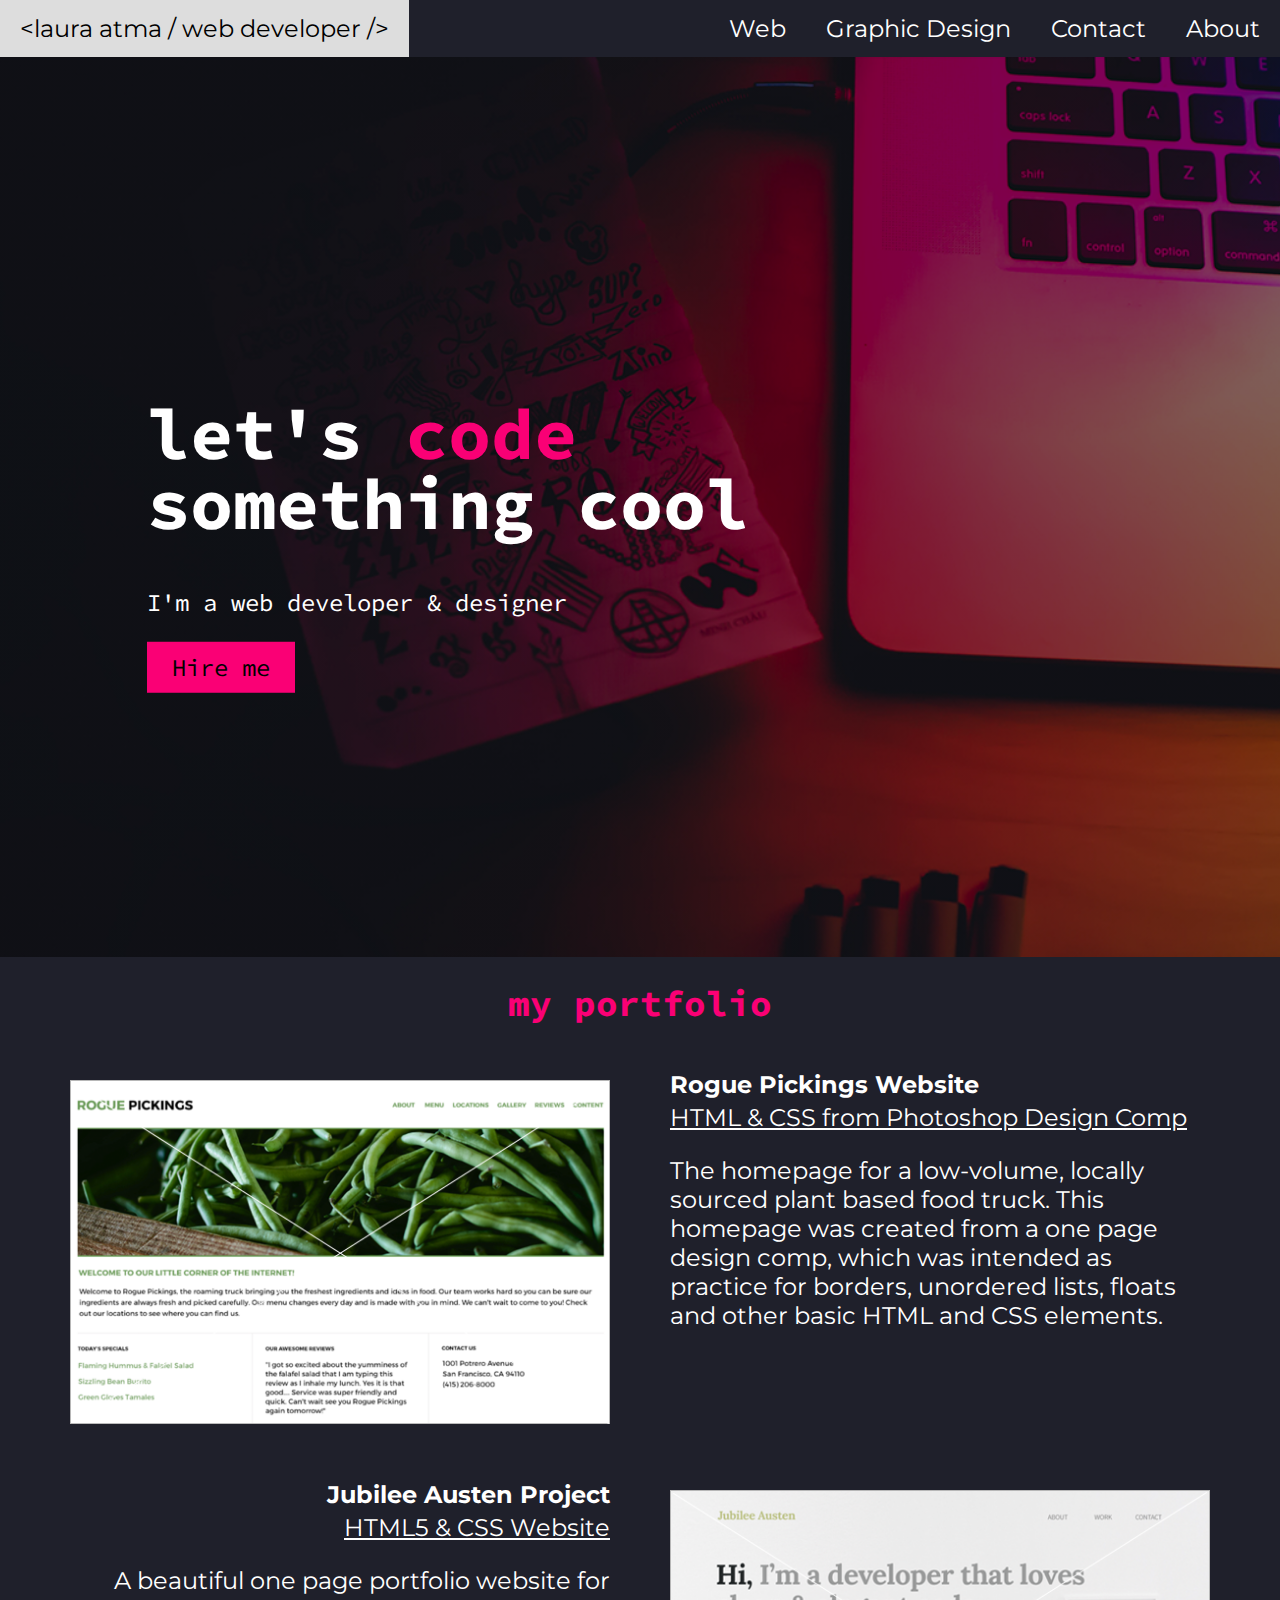
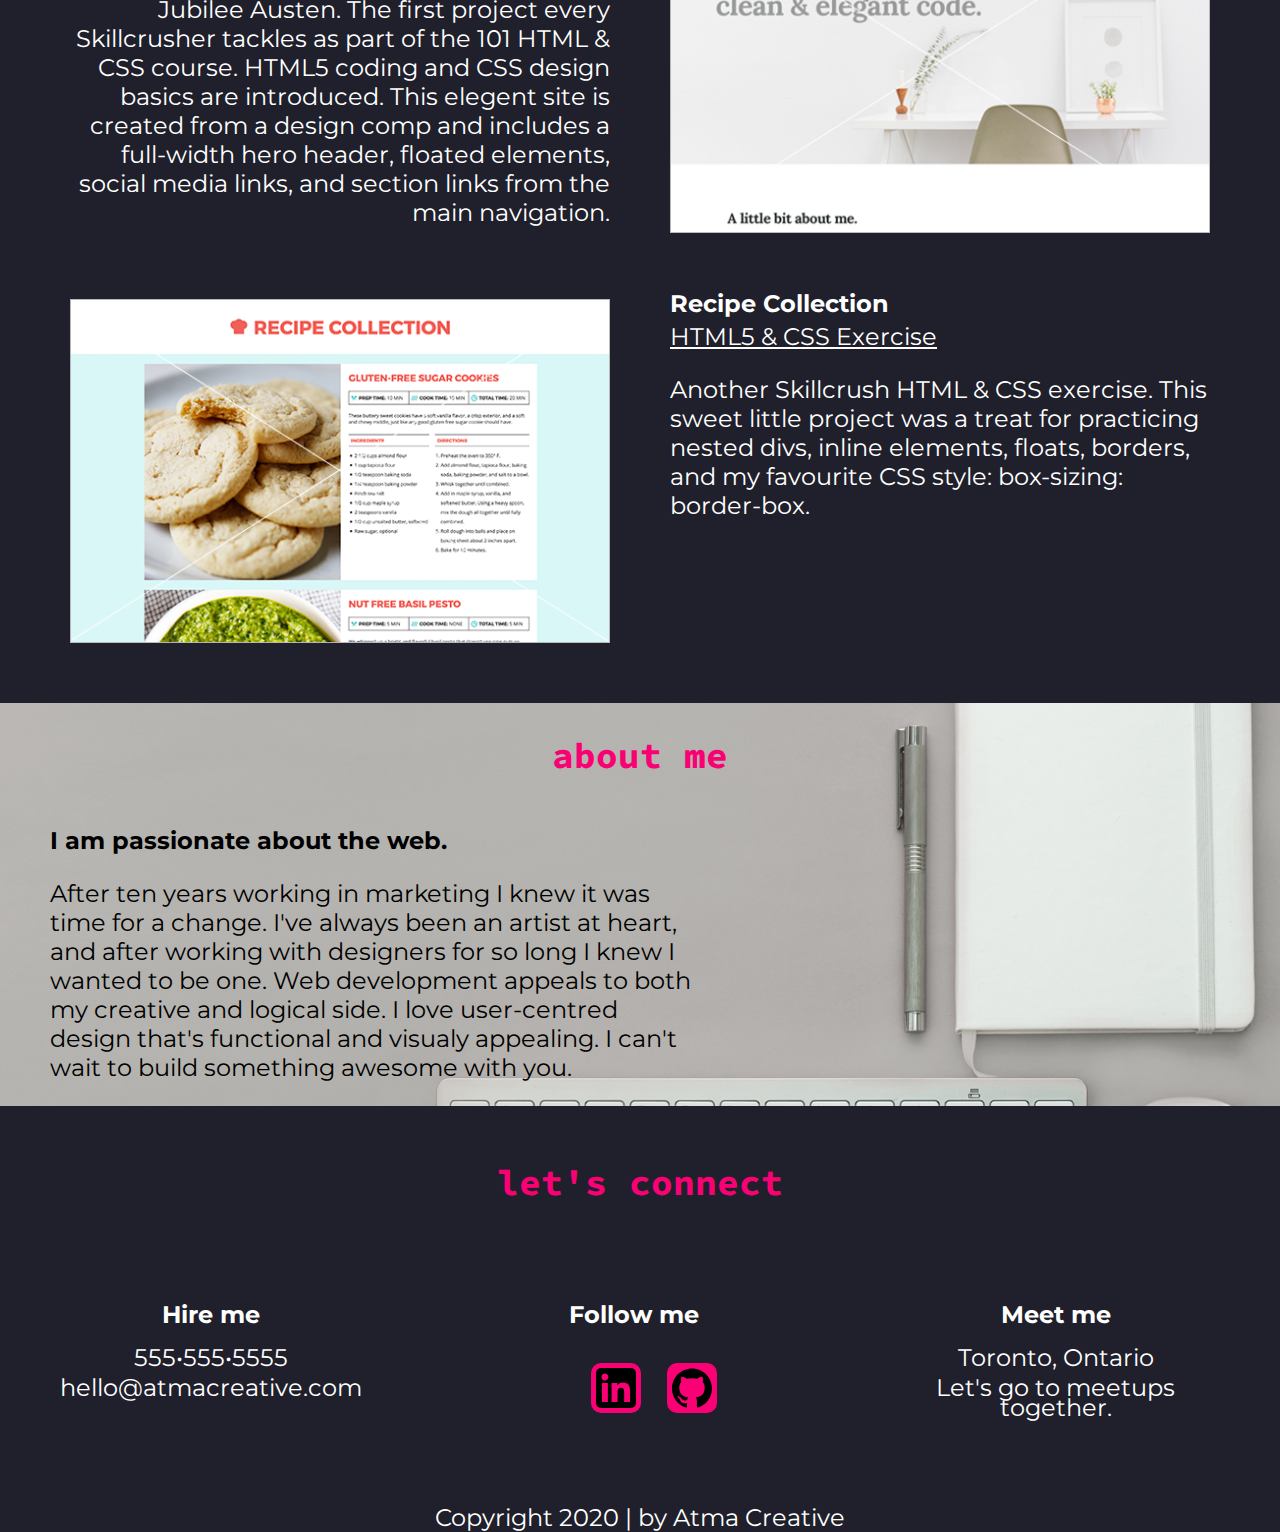
==== index.html @ c8d7ac96 "innitial commit" ====
<!DOCTYPE html>
<html lang="en">
  <head>
    <title>Laura Atma | Web Developer</title>
    <link rel="stylesheet" href="css/normalize.css">
    <link rel="stylesheet" href="css/main.css">
    <meta charset="UTF-8">
    <meta name="viewport" content="width=device-width, initial-scale=1">
    <link href="https://fonts.googleapis.com/css2?family=Source+Code+Pro:wght@600&display=swap" rel="stylesheet">
    <link href="https://fonts.googleapis.com/css2?family=Montserrat&display=swap" rel="stylesheet">
  </head>

<body>
    <div class="navbar">
          <a href="index.html"> &#60;laura atma / web developer /&#62; </a>
          <a href="#about-me" class="right">About</a>
          <a href="#contact" class="right">Contact</a>
          <a href="graphic-design/index.html" class="right">Graphic Design</a>
          <a href="#portfolio" class="right">Web</a>

    </div>

    <div class="hero-image">
        <div class="hero-text">
          <h1>let's <span>code</span><br>
          something cool</h1>
          <p>I'm a web developer &amp; designer</p>
          <a href="#contact">Hire me</a>
          </div>
        </div>

      <main>
          <section id="portfolio">
            <div class="clearfix">
              <h1>my portfolio</h1>
                  <div class="image-block">
                    <img src="img/rogue-pickings-thumbnail.png" alt="Sample1 Rogue Pickings" style="width:100%"/>
                  </div>
                  <div class="text-block">
                      <h2>Rogue Pickings Website</h2>
                        <p><span class="subtitle">HTML &amp; CSS from Photoshop Design Comp </span></p>
                          <p> The homepage for a low-volume, locally sourced plant based food truck. This homepage was created from a one page design comp, which was intended as practice for borders, unordered lists, floats and other basic HTML and CSS elements. </p>
                  </div>
              </div>

              <div class="clearfix">
                  <div class="text-block right">
                      <h2>Jubilee Austen Project</h2>
                      <p><span class="subtitle"> HTML5 &amp; CSS Website </span></p>
                        <p> A beautiful one page portfolio website for Jubilee Austen. The first project every Skillcrusher tackles as part of the 101 HTML &amp; CSS course. HTML5 coding and CSS design basics are introduced. This elegent site is created from a design comp and includes a full-width hero header, floated elements, social media links, and section links from the main navigation. </p>
                  </div>
                  <div class="image-block">
                      <img src="img/jubilee-thumbnail.png" alt="Sample2 Jubilee Austen" style="width:100%"/>
                  </div>
              </div>

              <div class="clearfix">
                  <div class="image-block">
                    <img src="img/recipe-thumbnail.png" alt="Sample3 Recipe cards" style="width:100%"/>
                  </div>
                  <div class="text-block left">
                      <h2>Recipe Collection</h2>
                        <p><span class="subtitle"> HTML5 &amp; CSS Exercise </span> </p>
                      <p> Another Skillcrush HTML & CSS exercise. This sweet little project was a treat for practicing nested divs, inline elements, floats, borders, and my favourite CSS style: box-sizing: border-box.  </p>
                  </div>
              </div>
             </section><!-- ends portfolio section -->

             <section id="about-me">
               <h1>about me</h1>
                   <div class="about-me-text">
                     <p><strong>I am passionate about the web.</strong><p>
                       <p>After ten years working in marketing I knew it was time for a change. I've always been an artist at heart, and after working with designers for so long I knew I wanted to be one. Web development appeals to both my creative and logical side. I love user-centred design that's functional and visualy appealing. I can't wait to build something awesome with you.<p>
                   </div>
             </section>

             <section id="contact">
               <h1>let's connect</h1>
                  <div class="column-contact">
                     <h2>Hire me</h2>
                     <p>555&bull;555&bull;5555</p>
                     <p>hello@atmacreative.com</p>
                  </div>
                  <div class="column-contact">
                    <h2>Follow me</h2>
                      <ul class="social-media">
                        <li><a href="https://www.linkedin.com/in/laurahagglund"><img src="img/linkedin.svg" alt="linkedin icon"></a></li>
                        <li><a href=""><img src="img/github.svg" alt="GitHub" title="GitHub"></a></li>
                      </ul>
                  </div>
                  <div class="column-contact">
                     <h2>Meet me</h2>
                     <p>Toronto, Ontario</p>
                     <p>Let's go to meetups together.</p>
                  </div>
             </section>
            <footer>
                <p>Copyright 2020 | by Atma Creative</p>
            </footer>
          </main>
    </body>
</html>
---- css/main.css ----
/*universal styles*/
body, html {
  height: 100%;
  margin: 0 auto;
  font-family: 'Montserrat', sans-serif;
  font-size: 24px;
  background-color: #1f202b;
  max-width: 1600px;
}

h1 {
  font-family: 'Source Code Pro', monospace;
  font-size: 36px;
  color: #fa0075;
  text-align: center;
  padding-top: 30px;
}

h2 {
  font-family: 'Montserrat', sans-serif;
  font-size: 24px;
  font-weight: bold;
  margin-top: 20px;
}


/* Style the top navigation bar */
.navbar {
  overflow: hidden;
  background-color: #1f202b;
}

/* Style the navigation bar links */
.navbar a {
  float: left;
  display: block;
  color: white;
  text-align: center;
  padding: 14px 20px;
  text-decoration: none;
}

/* Right-aligned links */
.navbar a.right {
  float: right;
}

/* Change color on hover */
.navbar a:hover {
  background-color: #ddd;
  color: black;
}

/*hero header---*/
.hero-image {
  background-image: linear-gradient(rgba(0, 0, 0, 0.5), rgba(0, 0, 0, 0.5)), url('../img/hero-background.png');
  height: 100%;
  background-position: center;
  background-repeat: no-repeat;
  background-size: cover;
  position: relative;
}

.hero-text {
  font-family: 'Source Code Pro', monospace;
  font-size: 24px;
  text-align: left;
  position: absolute;
  top: 50%;
  left: 35%;
  transform: translate(-50%, -50%);
  color: white;
}

.hero-text h1 {
  font-size: 72px;
  line-height: 70px;
  text-align: left;
  color: white;
}

.hero-text span {
  color: #fa0075;
}

.hero-text a {
  border: none;
  outline: 0;
  display: inline-block;
  padding: 10px 25px;
  background-color: #fa0075;
  color: black;
  text-align: center;
  cursor: pointer;
}

.hero-text  a{
  text-decoration: none;
  color: black;
}

.hero-text a:hover {
  background-color: #555;
  color: white;
}


/* PORTFOLIO SECTION with two equal columns. I'd like to reduce the column size and keep it centred but not sure how*/
#portfolio {
  margin: 0 auto;
  max-width: 1200px;
}

* {
  box-sizing: border-box;
}

.image-block {
  float: left;
  width: 50%;
  padding:30px;
}

.text-block {
  float: left;
  width: 50%;
  color: white;
  padding: 0 30px;
}

.left {
  text-align: left;
}

/* left side column has right aligned text */
.right {
  text-align: right;
}

#portfolio h1 {
  padding-top: 0px;
}

#portfolio h2 {
  margin-bottom: -20px
  }

span.subtitle {
  text-decoration: underline;
}

/* Clear floats after each sample */
.clearfix::after {
  content: "";
  clear: both;
  display: table;
}

/*ABOUT ME-------------------------------------------------------------- */
#about-me {
  background-image: url('../img/about-me.jpg');
  height: 100%;
  max-width: 1600px;
  background-position: center;
  background-repeat: no-repeat;
  background-size: cover;
  position: relative;
}

.about-me-text {
  text-align: left;
  color: black;
  overflow: auto;
  max-width: 700px;
  padding-left: 50px;
}

/* CONTACT SECTION */
#contact {
  color: white;
  margin: 0 auto;
  text-align: center;
}

#contact p {
  padding: 0;
  margin: 10px;
}
/* CONTACT SECTION has three columns.------------------------------------------------- */
.column-contact {
  float: left;
  width: 33%;
  padding: 50px;
  margin: 0 auto;
  text-align: center;
}

.column-contact p {
  line-height: 20px;
}

ul.social-media img {
    padding: 5px;
    border-radius: 10px;
    background-color: #fa0075;
    width: 50px;
    height: 50px;
}

ul.social-media li {
  display: inline-block;
  padding: 10px;
}

footer {
  clear: both;
  color: white;
  margin: 0 auto;
  text-align: center;
}
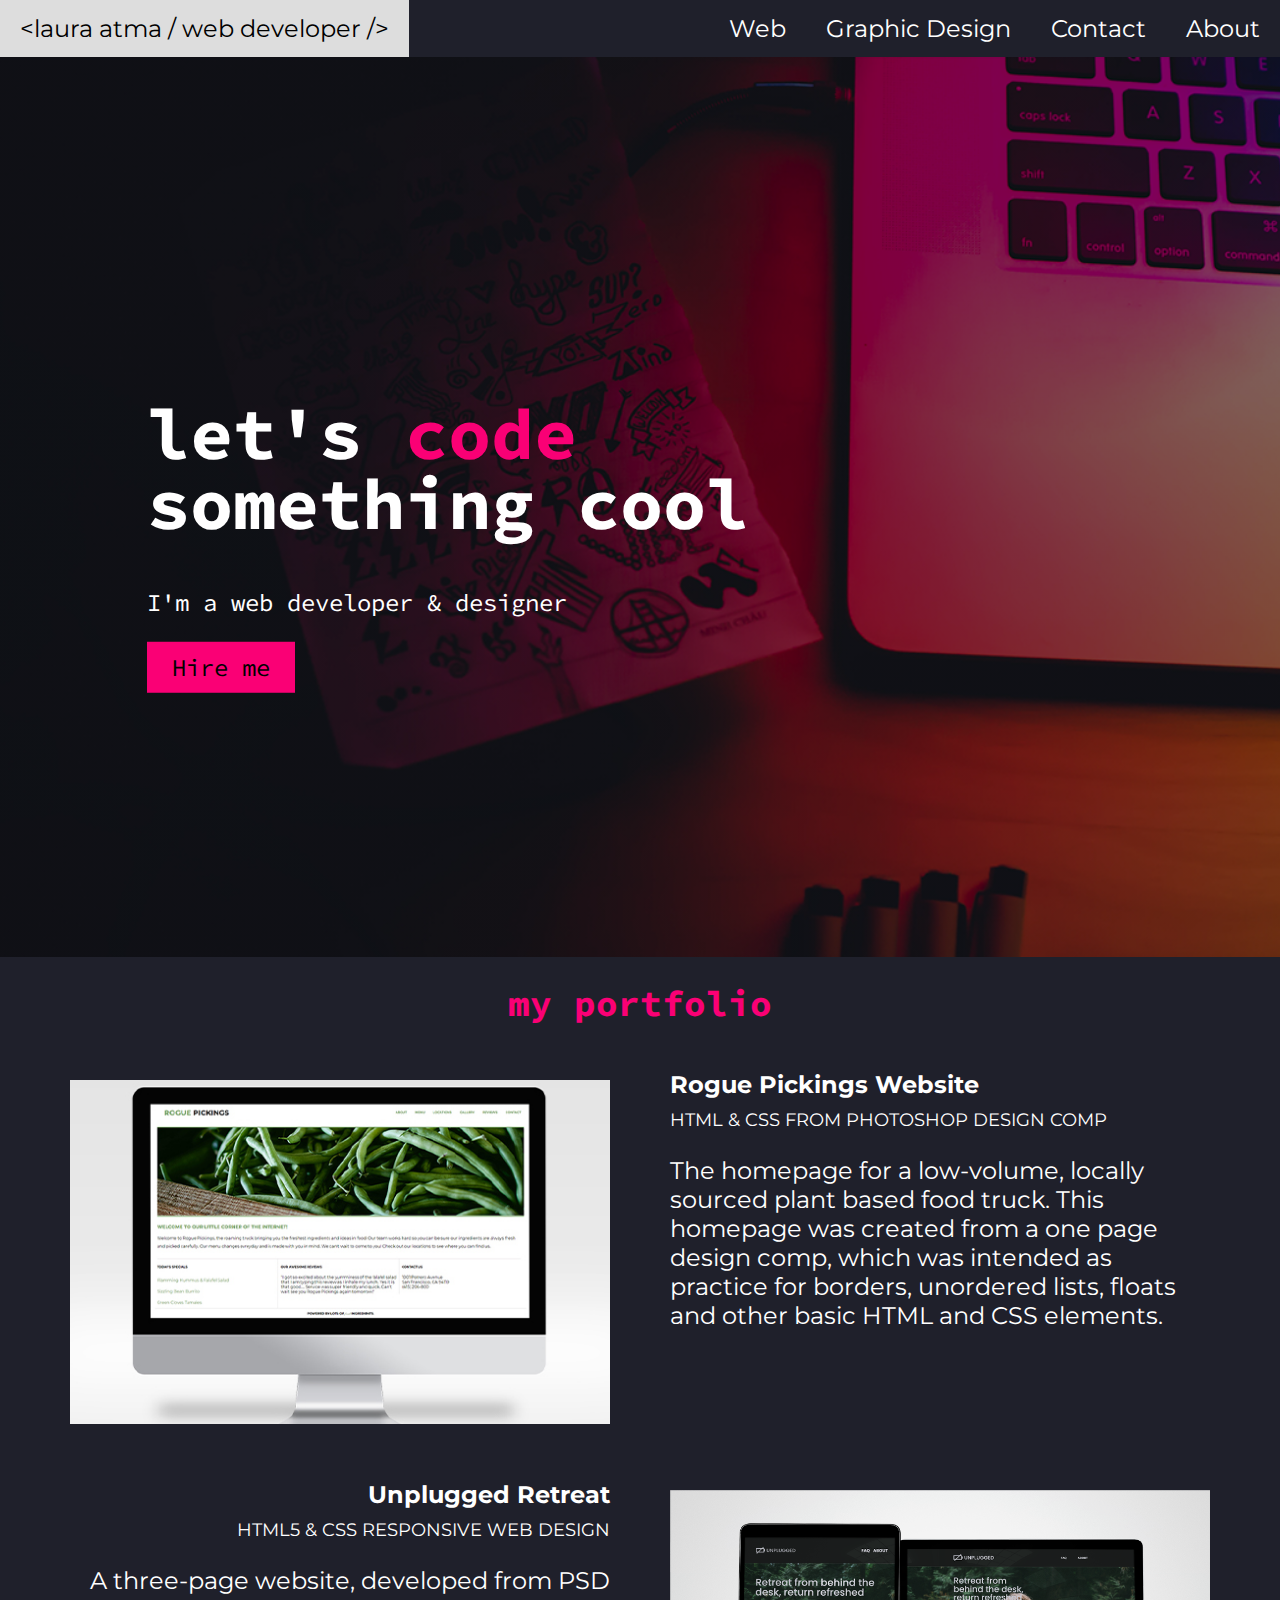
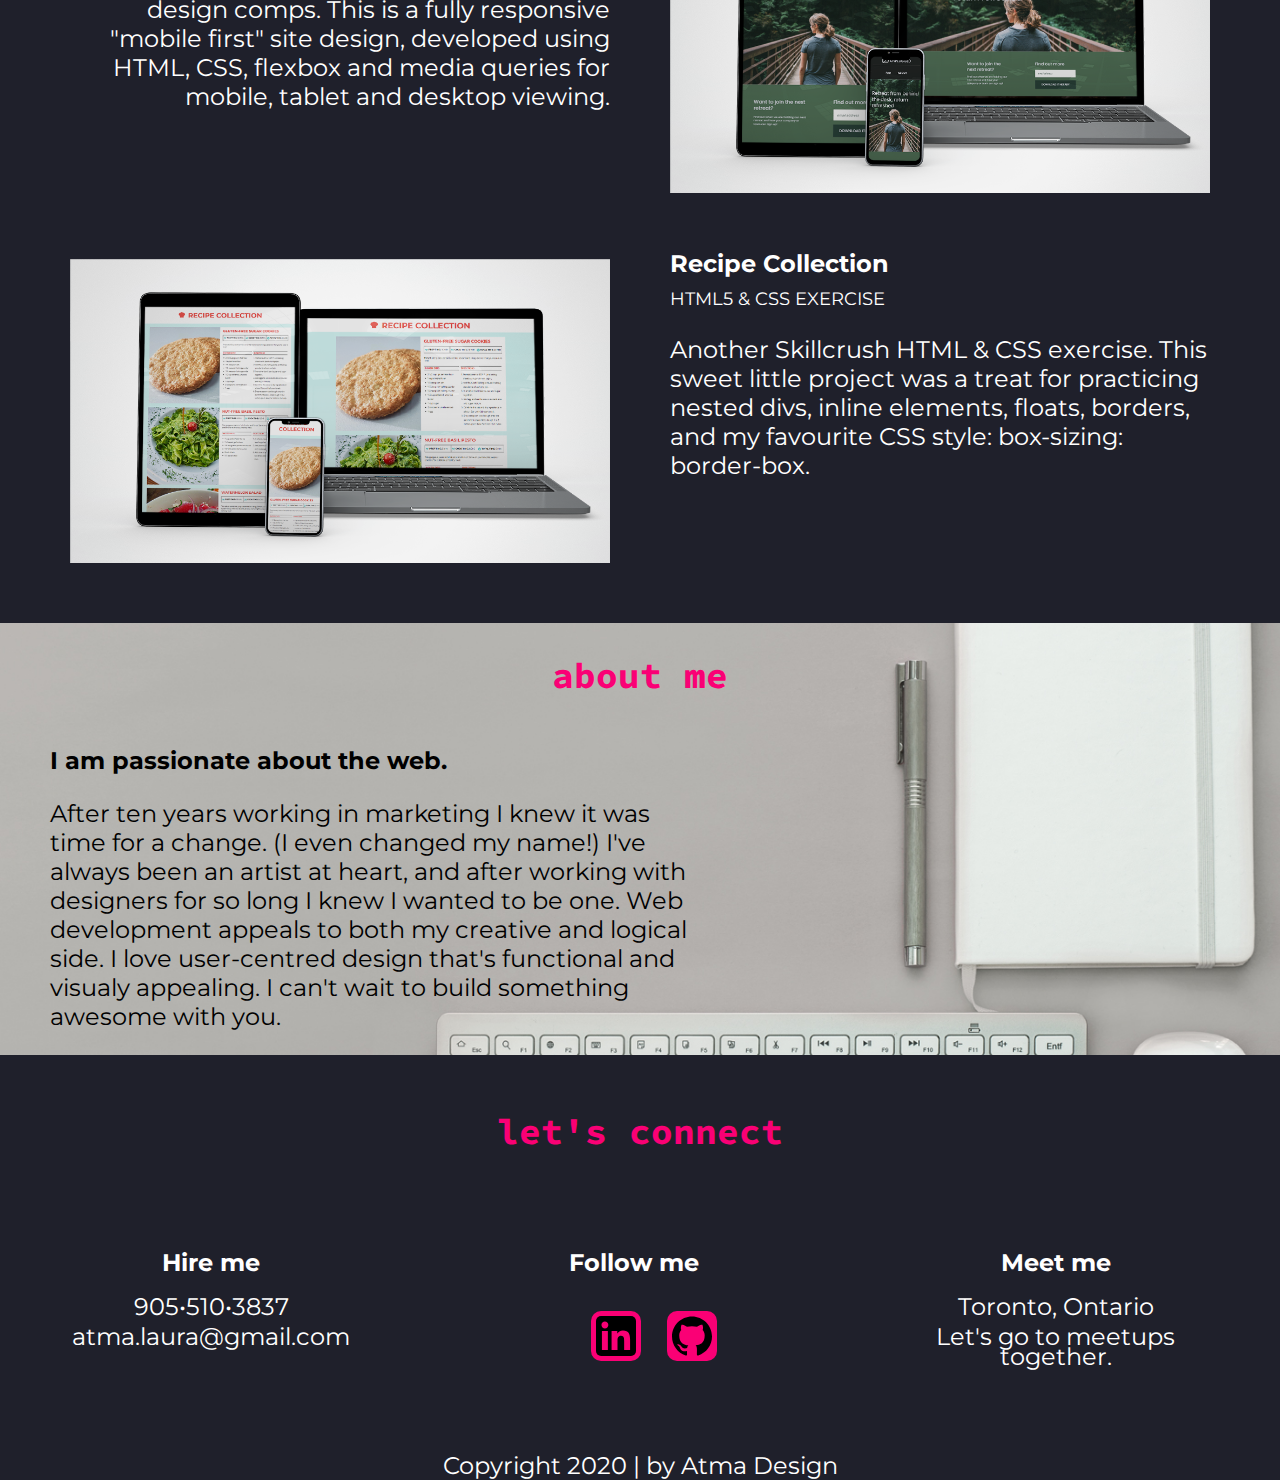
==== commit 1a3b1a67: "change website samples" ====
--- a/index.html
+++ b/index.html
@@ -34,7 +34,7 @@
             <div class="clearfix">
               <h1>my portfolio</h1>
                   <div class="image-block">
-                    <img src="img/rogue-pickings-thumbnail.png" alt="Sample1 Rogue Pickings" style="width:100%"/>
+                    <img src="img/rogue.jpg" alt="Sample1 Rogue Pickings" style="width:100%"/>
                   </div>
                   <div class="text-block">
                       <h2>Rogue Pickings Website</h2>
@@ -45,18 +45,18 @@
 
               <div class="clearfix">
                   <div class="text-block right">
-                      <h2>Jubilee Austen Project</h2>
-                      <p><span class="subtitle"> HTML5 &amp; CSS Website </span></p>
-                        <p> A beautiful one page portfolio website for Jubilee Austen. The first project every Skillcrusher tackles as part of the 101 HTML &amp; CSS course. HTML5 coding and CSS design basics are introduced. This elegent site is created from a design comp and includes a full-width hero header, floated elements, social media links, and section links from the main navigation. </p>
+                      <h2>Unplugged Retreat</h2>
+                      <p><span class="subtitle"> HTML5 &amp; CSS Responsive Web Design </span></p>
+                        <p> A three-page website, developed from PSD design comps. This is a fully responsive "mobile first" site design, developed using HTML, CSS, flexbox and media queries for mobile, tablet and desktop viewing. </p>
                   </div>
                   <div class="image-block">
-                      <img src="img/jubilee-thumbnail.png" alt="Sample2 Jubilee Austen" style="width:100%"/>
+                      <img src="img/unplugged-responsive.png" alt="Sample2 Unplugged responsive" style="width:100%"/>
                   </div>
               </div>
 
               <div class="clearfix">
                   <div class="image-block">
-                    <img src="img/recipe-thumbnail.png" alt="Sample3 Recipe cards" style="width:100%"/>
+                    <img src="img/recipecard-mock.png" alt="Sample3 Recipe cards" style="width:100%"/>
                   </div>
                   <div class="text-block left">
                       <h2>Recipe Collection</h2>
@@ -70,7 +70,7 @@
                <h1>about me</h1>
                    <div class="about-me-text">
                      <p><strong>I am passionate about the web.</strong><p>
-                       <p>After ten years working in marketing I knew it was time for a change. I've always been an artist at heart, and after working with designers for so long I knew I wanted to be one. Web development appeals to both my creative and logical side. I love user-centred design that's functional and visualy appealing. I can't wait to build something awesome with you.<p>
+                       <p>After ten years working in marketing I knew it was time for a change. (I even changed my name!) I've always been an artist at heart, and after working with designers for so long I knew I wanted to be one. Web development appeals to both my creative and logical side. I love user-centred design that's functional and visualy appealing. I can't wait to build something awesome with you.<p>
                    </div>
              </section>
 
@@ -78,8 +78,8 @@
                <h1>let's connect</h1>
                   <div class="column-contact">
                      <h2>Hire me</h2>
-                     <p>555&bull;555&bull;5555</p>
-                     <p>hello@atmacreative.com</p>
+                     <p>905&bull;510&bull;3837</p>
+                     <p>atma.laura@gmail.com</p>
                   </div>
                   <div class="column-contact">
                     <h2>Follow me</h2>
@@ -95,7 +95,7 @@
                   </div>
              </section>
             <footer>
-                <p>Copyright 2020 | by Atma Creative</p>
+                <p>Copyright 2020 | by Atma Design</p>
             </footer>
           </main>
     </body>
--- a/css/main.css
+++ b/css/main.css
@@ -63,7 +63,7 @@
 
 .hero-text {
   font-family: 'Source Code Pro', monospace;
-  font-size: 24px;
+  /*font-size: 24px;*/
   text-align: left;
   position: absolute;
   top: 50%;
@@ -146,7 +146,8 @@
   }
 
 span.subtitle {
-  text-decoration: underline;
+  text-transform: uppercase;
+  font-size: 18px;
 }
 
 /* Clear floats after each sample */
